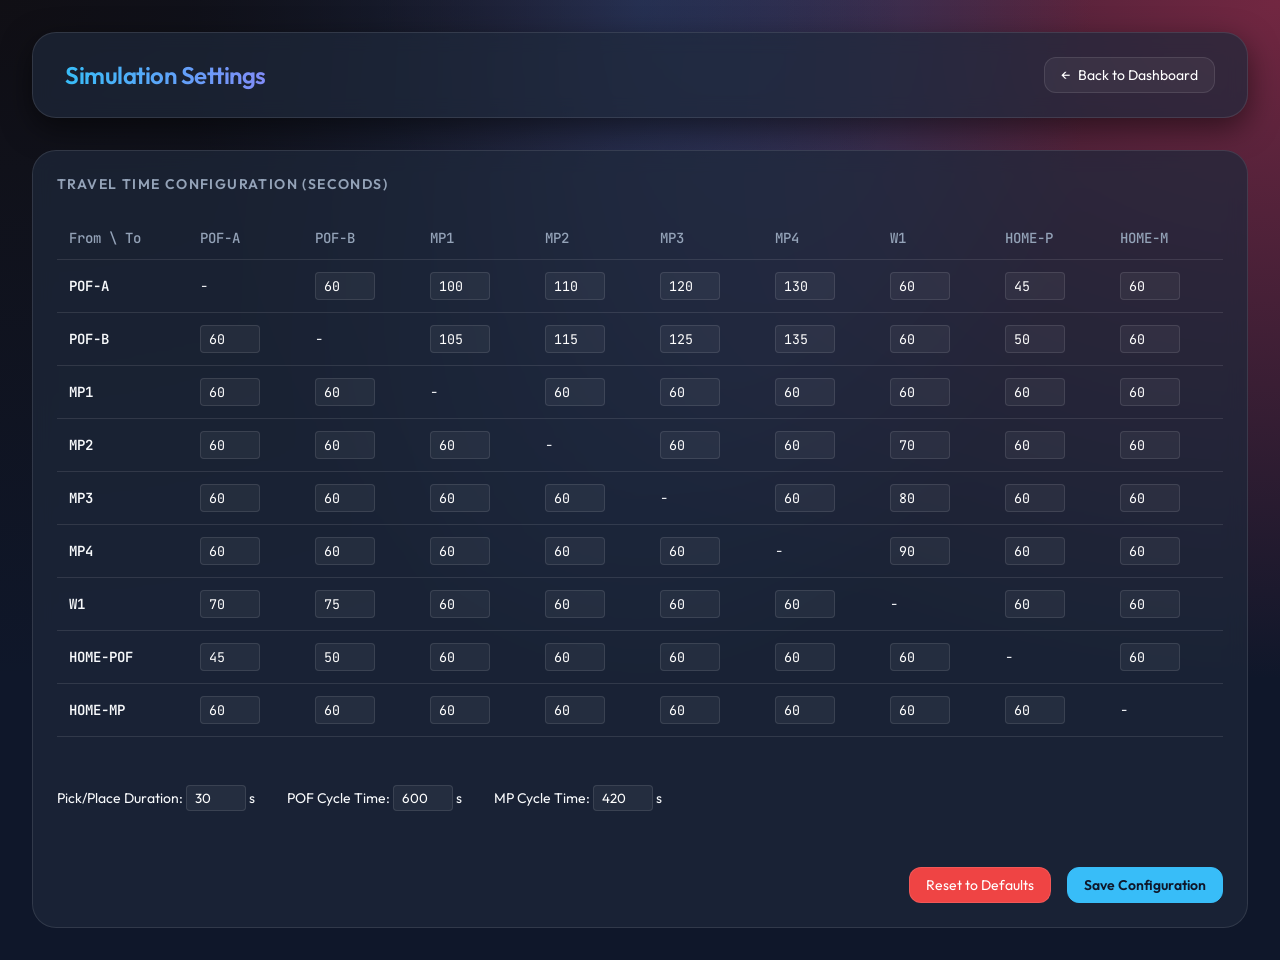
==== config.html @ b71bfe42 "update MP-HOME logic, add graph also exporting data feature" ====
<!DOCTYPE html>
<html lang="en">

<head>
    <meta charset="UTF-8">
    <meta name="viewport" content="width=device-width, initial-scale=1.0">
    <title>AMR Simulation Configuration</title>
    <link rel="preconnect" href="https://fonts.googleapis.com">
    <link rel="preconnect" href="https://fonts.gstatic.com" crossorigin>
    <link
        href="https://fonts.googleapis.com/css2?family=Outfit:wght@300;400;600&family=JetBrains+Mono:wght@400;600&display=swap"
        rel="stylesheet">
    <link rel="stylesheet" href="style.css">
</head>

<body>
    <header>
        <h1>Simulation Settings</h1>
        <div class="controls">
            <a href="index.html" class="nav-link"><span>←</span> Back to Dashboard</a>
        </div>
    </header>

    <div class="main-grid">
        <div class="panel config-panel">
            <div class="panel-title">Travel Time Configuration (Seconds)</div>
            <table id="config-table">
                <thead>
                    <tr>
                        <th>From \ To</th>
                        <th>POF-A</th>
                        <th>POF-B</th>
                        <th>MP1</th>
                        <th>MP2</th>
                        <th>MP3</th>
                        <th>MP4</th>
                        <th>W1</th>
                        <th>HOME-P</th>
                        <th>HOME-M</th>
                    </tr>
                </thead>
                <tbody></tbody>
            </table>
            <div style="margin-top: 1.5rem; display: flex; flex-wrap: wrap; gap: 2rem; font-size: 0.875rem;">
                <div>Pick/Place Duration: <input type="number" id="cfg-action-time" value="30"> s</div>
                <div>POF Cycle Time: <input type="number" id="cfg-pof-time" value="600"> s</div>
                <div>MP Cycle Time: <input type="number" id="cfg-mp-time" value="900"> s</div>
            </div>
            <div style="margin-top: 2rem; display: flex; justify-content: flex-end; gap: 1rem;">
                <button id="btn-reset" style="background: var(--danger);">Reset to Defaults</button>
                <button id="btn-save" class="active">Save Configuration</button>
            </div>
        </div>
    </div>

    <script>
        const DEFAULTS = {
            actionTime: 30,
            pofCycleTime: 600,
            mpCycleTime: 420,//7 min
            travelTimes: {
                'HOME-POF': { 'POF-A': 45, 'POF-B': 50 },
                'POF-A': { 'MP1': 100, 'MP2': 110, 'MP3': 120, 'MP4': 130, 'HOME-POF': 45 },
                'POF-B': { 'MP1': 105, 'MP2': 115, 'MP3': 125, 'MP4': 135, 'HOME-POF': 50 },
                'MP1': { 'W1': 60 }, 'MP2': { 'W1': 70 }, 'MP3': { 'W1': 80 }, 'MP4': { 'W1': 90 },
                'W1': { 'POF-A': 70, 'POF-B': 75 }
            }
        };

        let config = JSON.parse(localStorage.getItem('amr_sim_config')) || JSON.parse(JSON.stringify(DEFAULTS));

        function initConfigTable() {
            const tbody = document.querySelector('#config-table tbody');
            const stations = ['POF-A', 'POF-B', 'MP1', 'MP2', 'MP3', 'MP4', 'W1', 'HOME-POF', 'HOME-MP'];
            tbody.innerHTML = '';
            stations.forEach(from => {
                const tr = document.createElement('tr');
                tr.innerHTML = `<td style="font-weight: 600;">${from}</td>` + stations.map(to => {
                    if (from === to) return `<td>-</td>`;
                    const val = (config.travelTimes[from] && config.travelTimes[from][to]) || 60;
                    if (!config.travelTimes[from]) config.travelTimes[from] = {};
                    config.travelTimes[from][to] = val;
                    return `<td><input type="number" data-from="${from}" data-to="${to}" value="${val}"></td>`;
                }).join('');
                tbody.appendChild(tr);
            });

            document.getElementById('cfg-action-time').value = config.actionTime;
            document.getElementById('cfg-pof-time').value = config.pofCycleTime;
            document.getElementById('cfg-mp-time').value = config.mpCycleTime;
        }

        function saveConfig() {
            const inputs = document.querySelectorAll('#config-table input');
            inputs.forEach(input => {
                const { from, to } = input.dataset;
                if (!config.travelTimes[from]) config.travelTimes[from] = {};
                config.travelTimes[from][to] = parseInt(input.value);
            });

            config.actionTime = parseInt(document.getElementById('cfg-action-time').value);
            config.pofCycleTime = parseInt(document.getElementById('cfg-pof-time').value);
            config.mpCycleTime = parseInt(document.getElementById('cfg-mp-time').value);

            localStorage.setItem('amr_sim_config', JSON.stringify(config));
            alert('Configuration saved successfully!');
        }

        function resetDefaults() {
            if (confirm('Are you sure you want to reset all settings to defaults?')) {
                config = JSON.parse(JSON.stringify(DEFAULTS));
                initConfigTable();
                localStorage.setItem('amr_sim_config', JSON.stringify(config));
            }
        }

        window.onload = () => {
            initConfigTable();
            document.getElementById('btn-save').onclick = saveConfig;
            document.getElementById('btn-reset').onclick = resetDefaults;
        };
    </script>
</body>

</html>
---- style.css ----
:root {
    --bg-color: #0f172a;
    --card-bg: rgba(30, 41, 59, 0.7);
    --accent-blue: #38bdf8;
    --accent-purple: #818cf8;
    --text-primary: #f8fafc;
    --text-secondary: #94a3b8;
    --success: #10b981;
    --warning: #f59e0b;
    --danger: #ef4444;
    --border: rgba(255, 255, 255, 0.1);
    --trolley-empty: #64748b;
    --trolley-full: #38bdf8;
    --accent-red: #ef4444;
}

* {
    box-sizing: border-box;
    margin: 0;
    padding: 0;
    user-select: none;
}

body {
    font-family: 'Outfit', sans-serif;
    background: var(--bg-color);
    background-image:
        radial-gradient(at 0% 0%, hsla(253, 16%, 7%, 1) 0, transparent 50%),
        radial-gradient(at 50% 0%, hsla(225, 39%, 30%, 1) 0, transparent 50%),
        radial-gradient(at 100% 0%, hsla(339, 49%, 30%, 1) 0, transparent 50%);
    color: var(--text-primary);
    min-height: 100vh;
    padding: 2rem;
    display: flex;
    flex-direction: column;
    gap: 2rem;
    overflow-x: hidden;
}

header {
    display: flex;
    justify-content: space-between;
    align-items: center;
    backdrop-filter: blur(10px);
    background: var(--card-bg);
    padding: 1.5rem 2rem;
    border-radius: 1.5rem;
    border: 1px solid var(--border);
    box-shadow: 0 10px 30px rgba(0, 0, 0, 0.5);
}

h1 {
    font-size: 1.5rem;
    font-weight: 600;
    letter-spacing: -0.02em;
    background: linear-gradient(90deg, #38bdf8, #818cf8);
    -webkit-background-clip: text;
    -webkit-text-fill-color: transparent;
}

.controls {
    display: flex;
    gap: 1rem;
    align-items: center;
}

button, .nav-link {
    background: rgba(255, 255, 255, 0.05);
    border: 1px solid var(--border);
    color: white;
    padding: 0.5rem 1rem;
    border-radius: 0.75rem;
    cursor: pointer;
    transition: all 0.2s;
    font-family: inherit;
    display: flex;
    align-items: center;
    gap: 0.5rem;
    text-decoration: none;
    font-size: 0.875rem;
}

button:hover, .nav-link:hover {
    background: rgba(255, 255, 255, 0.1);
    transform: translateY(-2px);
}

button.active {
    background: var(--accent-blue);
    border-color: var(--accent-blue);
    color: var(--bg-color);
    font-weight: 600;
}

.main-grid {
    display: grid;
    grid-template-columns: 1fr 1fr 1fr;
    gap: 2rem;
}

.panel {
    background: var(--card-bg);
    backdrop-filter: blur(10px);
    border: 1px solid var(--border);
    border-radius: 1.5rem;
    padding: 1.5rem;
    display: flex;
    flex-direction: column;
    gap: 1.5rem;
}

.panel-title {
    font-size: 0.875rem;
    font-weight: 600;
    color: var(--text-secondary);
    text-transform: uppercase;
    letter-spacing: 0.1em;
}

.station-grid {
    display: flex;
    gap: 1.5rem;
    flex-wrap: wrap;
    justify-content: center;
}

.station-container {
    position: relative;
    width: 100px;
    height: 120px;
    display: flex;
    flex-direction: column;
    align-items: center;
    gap: 0.5rem;
}

.station-box {
    width: 80px;
    height: 80px;
    border: 2px dashed var(--border);
    border-radius: 1rem;
    display: flex;
    align-items: center;
    justify-content: center;
    position: relative;
    transition: all 0.3s;
}

.station-box.has-trolley {
    border-style: solid;
    background: rgba(255, 255, 255, 0.03);
}

.trolley {
    width: 40px;
    height: 40px;
    border-radius: 50%;
    display: flex;
    align-items: center;
    justify-content: center;
    transition: all 0.3s;
    box-shadow: 0 0 20px rgba(0, 0, 0, 0.3);
    position: relative;
}

.trolley.empty {
    background: var(--trolley-empty);
}

.trolley.full {
    background: var(--trolley-full);
}

.status-badge {
    position: absolute;
    top: -8px;
    right: -8px;
    background: #1e293b;
    border: 1px solid var(--border);
    border-radius: 50%;
    width: 24px;
    height: 24px;
    display: flex;
    align-items: center;
    justify-content: center;
    font-size: 0.75rem;
    font-family: 'JetBrains Mono', monospace;
    z-index: 5;
}

.indicator {
    position: absolute;
    width: 100%;
    height: 100%;
    border-radius: 1rem;
    border: 2px solid transparent;
    pointer-events: none;
    z-index: 1;
}

.indicator.consuming {
    border-color: var(--warning);
    animation: pulse-ring 2s infinite;
}

.indicator.refilling {
    border-color: var(--accent-purple);
    animation: pulse-ring 2s infinite;
}

@keyframes pulse-ring {
    0% {
        transform: scale(0.95);
        opacity: 0.7;
    }

    50% {
        transform: scale(1.1);
        opacity: 0.3;
    }

    100% {
        transform: scale(0.95);
        opacity: 0.7;
    }
}

.progress-bar {
    position: absolute;
    bottom: -5px;
    left: 10%;
    width: 80%;
    height: 4px;
    background: rgba(255, 255, 255, 0.1);
    border-radius: 2px;
    overflow: hidden;
    display: none;
    z-index: 2;
}

.progress-fill {
    height: 100%;
    width: 0%;
    background: var(--accent-blue);
    transition: width 0.1s linear;
}

.amr-icon {
    position: absolute;
    width: 50px;
    height: 50px;
    background: var(--text-primary);
    color: var(--bg-color);
    border-radius: 12px;
    display: flex;
    align-items: center;
    justify-content: center;
    font-family: 'JetBrains Mono', monospace;
    font-weight: 800;
    box-shadow: 0 5px 15px rgba(0, 0, 0, 0.4);
    z-index: 100;
    transition: all 0.5s ease-in-out;
    pointer-events: none;
}

.amr-icon.amr1 {
    background: var(--accent-blue);
}

.amr-icon.amr2 {
    background: var(--accent-red);
}

.market-place {
    grid-column: span 3;
}

.status-panel {
    display: grid;
    grid-template-columns: 1fr 1fr;
    gap: 2rem;
}

.amr-status-card {
    background: rgba(255, 255, 255, 0.03);
    border-radius: 1rem;
    padding: 1rem;
    display: flex;
    flex-direction: column;
    gap: 0.5rem;
}

.amr-status-header {
    display: flex;
    justify-content: space-between;
    align-items: center;
}

.amr-name {
    font-weight: 600;
    font-size: 1.125rem;
}

.amr-location {
    font-family: 'JetBrains Mono', monospace;
    color: var(--accent-blue);
    font-size: 0.875rem;
}

#status-amr2 .amr-location {
    color: var(--accent-red);
}

.amr-state-text {
    font-size: 0.875rem;
    color: var(--text-secondary);
}

.config-panel, .graph-panel {
    grid-column: span 3;
}

table {
    width: 100%;
    border-collapse: collapse;
    font-family: 'JetBrains Mono', monospace;
    font-size: 0.875rem;
}

th,
td {
    text-align: left;
    padding: 0.75rem;
    border-bottom: 1px solid var(--border);
}

th {
    color: var(--text-secondary);
    font-weight: 500;
}

input {
    background: rgba(255, 255, 255, 0.05);
    border: 1px solid var(--border);
    color: white;
    padding: 0.25rem 0.5rem;
    border-radius: 0.25rem;
    width: 60px;
    font-family: inherit;
}

.hidden {
    display: none !important;
}

#transition-layer {
    position: absolute;
    top: 0;
    left: 0;
    width: 100%;
    height: 100%;
    pointer-events: none;
    z-index: 50;
}

.transition-path {
    stroke: var(--accent-blue);
    stroke-width: 3;
    stroke-dasharray: 10, 10;
    fill: none;
    animation: march 1s linear infinite, blink 1.5s ease-in-out infinite;
}

.transition-path.amr2 {
    stroke: var(--accent-red);
}

@keyframes march {
    from {
        stroke-dashoffset: 20;
    }

    to {
        stroke-dashoffset: 0;
    }
}

@keyframes blink {

    0%,
    100% {
        opacity: 0.3;
    }

    50% {
        opacity: 0.9;
    }
}

.transition-label-bg {
    fill: var(--bg-color);
    stroke: var(--accent-blue);
    stroke-width: 1;
}

.transition-label-text {
    fill: var(--accent-blue);
    font-family: 'JetBrains Mono', monospace;
    font-size: 12px;
    font-weight: bold;
    text-anchor: middle;
    dominant-baseline: middle;
}

.transition-label-bg.amr1 {
    fill: var(--accent-blue);
    stroke: white;
}

.transition-label-bg.amr2 {
    fill: var(--accent-red);
    stroke: white;
}

.transition-label-text.amr-dark {
    fill: var(--bg-color);
}

canvas {
    width: 100%;
    height: 300px;
    background: rgba(0, 0, 0, 0.2);
    border-radius: 1rem;
    cursor: crosshair;
}

@media (max-width: 1024px) {
    .main-grid {
        grid-template-columns: 1fr;
    }

    .market-place {
        grid-column: span 1;
    }

    .config-panel, .graph-panel {
        grid-column: span 1;
    }

    .status-panel {
        grid-template-columns: 1fr;
    }
}
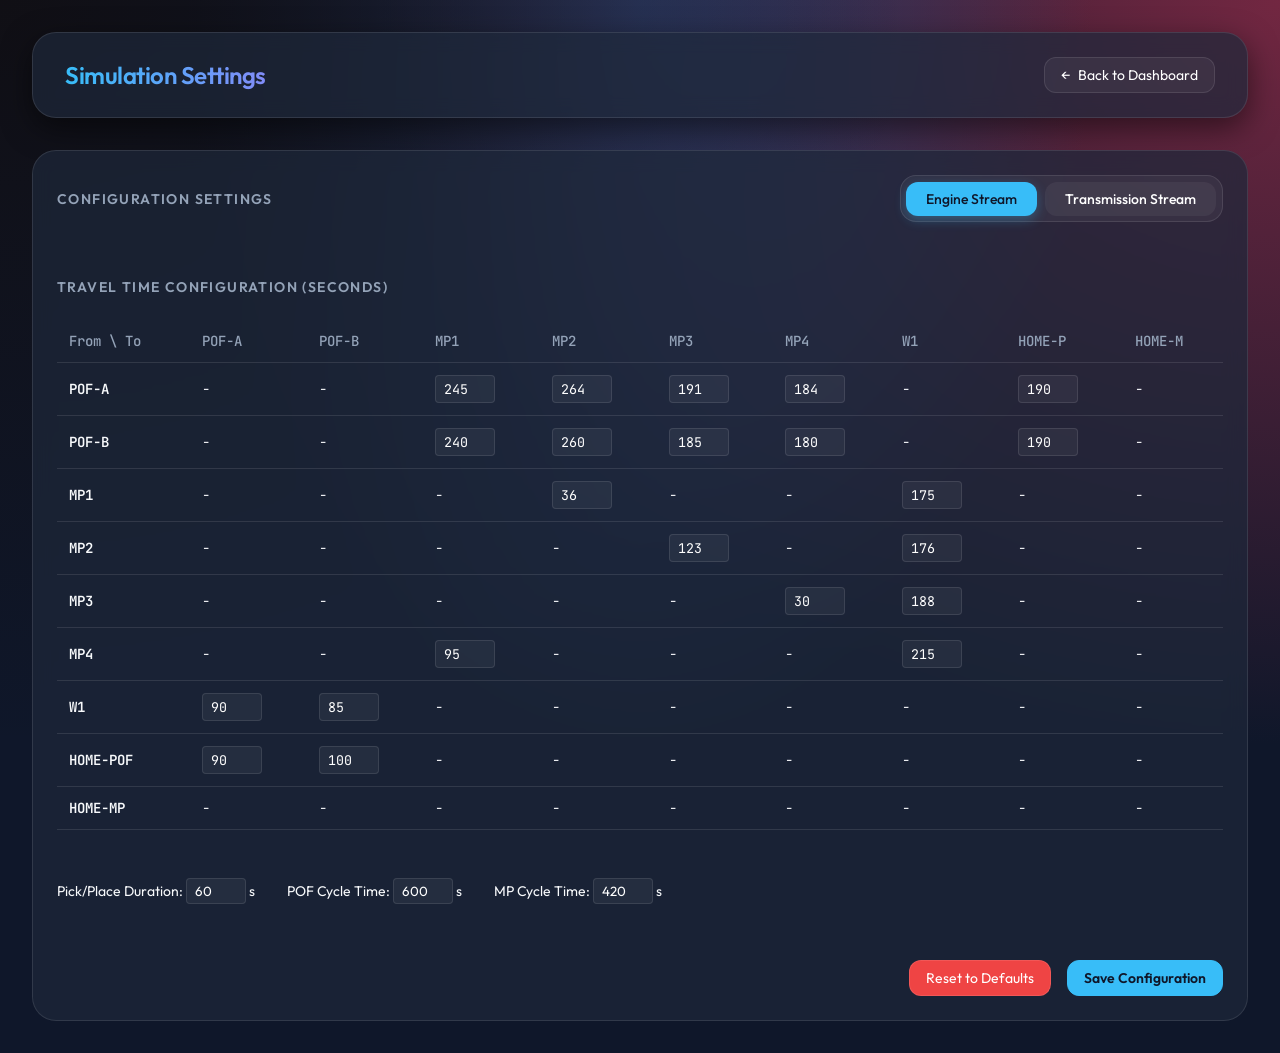
==== commit 8ace55e6: "add 2 stream config" ====
--- a/config.html
+++ b/config.html
@@ -23,7 +23,14 @@
 
     <div class="main-grid">
         <div class="panel config-panel">
-            <div class="panel-title">Travel Time Configuration (Seconds)</div>
+            <div style="display: flex; justify-content: space-between; align-items: center; margin-bottom: 1rem;">
+                <div class="panel-title">Configuration Settings</div>
+                <div class="stream-editor-toggle">
+                    <button id="btn-edit-engine">Engine Stream</button>
+                    <button id="btn-edit-transmission">Transmission Stream</button>
+                </div>
+            </div>
+            <div class="panel-title" style="margin-top: 1rem;">Travel Time Configuration (Seconds)</div>
             <table id="config-table">
                 <thead>
                     <tr>
@@ -54,22 +61,54 @@
     </div>
 
     <script>
+        const ENGINE_TRAVEL_TIMES = {
+            'HOME-POF': { 'POF-A': 90, 'POF-B': 100 },
+            'POF-A': { 'MP1': 245, 'MP2': 264, 'MP3': 191, 'MP4': 184, 'HOME-POF': 190 },
+            'POF-B': { 'MP1': 240, 'MP2': 260, 'MP3': 185, 'MP4': 180, 'HOME-POF': 190 },
+            'MP1': { 'W1': 175, 'MP2': 36 },
+            'MP2': { 'W1': 176, 'MP3': 123 },
+            'MP3': { 'W1': 188, 'MP4': 30 },
+            'MP4': { 'W1': 215, 'MP1': 95 },
+            'W1': { 'POF-A': 90, 'POF-B': 85 }
+        };
+
+        const TRANS_TRAVEL_TIMES = {
+            'HOME-POF': { 'POF-A': 60, 'POF-B': 60 },
+            'POF-A': { 'MP1': 237, 'MP2': 246, 'MP3': 246, 'MP4': 250, 'HOME-POF': 75 },
+            'POF-B': { 'MP1': 232, 'MP2': 240, 'MP3': 240, 'MP4': 245, 'HOME-POF': 75 },
+            'MP1': { 'W1': 334, 'MP2': 22 },
+            'MP2': { 'W1': 343, 'MP3': 123 },
+            'MP3': { 'W1': 246, 'MP4': 30 },
+            'MP4': { 'W1': 371, 'MP1': 95 },
+            'W1': { 'POF-A': 70, 'POF-B': 75 }
+        };
+
         const DEFAULTS = {
-            actionTime: 30,
-            pofCycleTime: 600,
-            mpCycleTime: 420,//7 min
-            travelTimes: {
-                'HOME-POF': { 'POF-A': 45, 'POF-B': 50 },
-                'POF-A': { 'MP1': 100, 'MP2': 110, 'MP3': 120, 'MP4': 130, 'HOME-POF': 45 },
-                'POF-B': { 'MP1': 105, 'MP2': 115, 'MP3': 125, 'MP4': 135, 'HOME-POF': 50 },
-                'MP1': { 'W1': 60 }, 'MP2': { 'W1': 70 }, 'MP3': { 'W1': 80 }, 'MP4': { 'W1': 90 },
-                'W1': { 'POF-A': 70, 'POF-B': 75 }
+            engine: {
+                actionTime: 60,
+                pofCycleTime: 600,
+                mpCycleTime: 420,
+                travelTimes: JSON.parse(JSON.stringify(ENGINE_TRAVEL_TIMES))
+            },
+            transmission: {
+                actionTime: 60,
+                pofCycleTime: 600,
+                mpCycleTime: 420,
+                travelTimes: JSON.parse(JSON.stringify(TRANS_TRAVEL_TIMES))
             }
         };
 
-        let config = JSON.parse(localStorage.getItem('amr_sim_config')) || JSON.parse(JSON.stringify(DEFAULTS));
+        let currentEditingStream = 'engine';
+        let configs = {
+            engine: JSON.parse(localStorage.getItem('amr_sim_config_engine')) ||
+                JSON.parse(localStorage.getItem('amr_sim_config')) ||
+                JSON.parse(JSON.stringify(DEFAULTS.engine)),
+            transmission: JSON.parse(localStorage.getItem('amr_sim_config_transmission')) ||
+                JSON.parse(JSON.stringify(DEFAULTS.transmission))
+        };
 
         function initConfigTable() {
+            const config = configs[currentEditingStream];
             const tbody = document.querySelector('#config-table tbody');
             const stations = ['POF-A', 'POF-B', 'MP1', 'MP2', 'MP3', 'MP4', 'W1', 'HOME-POF', 'HOME-MP'];
             tbody.innerHTML = '';
@@ -77,9 +116,13 @@
                 const tr = document.createElement('tr');
                 tr.innerHTML = `<td style="font-weight: 600;">${from}</td>` + stations.map(to => {
                     if (from === to) return `<td>-</td>`;
-                    const val = (config.travelTimes[from] && config.travelTimes[from][to]) || 60;
+                    const val = (config.travelTimes[from] && config.travelTimes[from][to]) || null;
                     if (!config.travelTimes[from]) config.travelTimes[from] = {};
-                    config.travelTimes[from][to] = val;
+                    if (val === null) {
+                        return `<td>-</td>`;
+                    } else {
+                        config.travelTimes[from][to] = val;
+                    }
                     return `<td><input type="number" data-from="${from}" data-to="${to}" value="${val}"></td>`;
                 }).join('');
                 tbody.appendChild(tr);
@@ -88,9 +131,14 @@
             document.getElementById('cfg-action-time').value = config.actionTime;
             document.getElementById('cfg-pof-time').value = config.pofCycleTime;
             document.getElementById('cfg-mp-time').value = config.mpCycleTime;
+
+            // Update tab UI
+            document.getElementById('btn-edit-engine').classList.toggle('active', currentEditingStream === 'engine');
+            document.getElementById('btn-edit-transmission').classList.toggle('active', currentEditingStream === 'transmission');
         }
 
-        function saveConfig() {
+        function saveCurrentInputs() {
+            const config = configs[currentEditingStream];
             const inputs = document.querySelectorAll('#config-table input');
             inputs.forEach(input => {
                 const { from, to } = input.dataset;
@@ -101,16 +149,19 @@
             config.actionTime = parseInt(document.getElementById('cfg-action-time').value);
             config.pofCycleTime = parseInt(document.getElementById('cfg-pof-time').value);
             config.mpCycleTime = parseInt(document.getElementById('cfg-mp-time').value);
+        }
 
-            localStorage.setItem('amr_sim_config', JSON.stringify(config));
-            alert('Configuration saved successfully!');
+        function saveConfig() {
+            saveCurrentInputs();
+            localStorage.setItem(`amr_sim_config_${currentEditingStream}`, JSON.stringify(configs[currentEditingStream]));
+            alert(`${currentEditingStream.charAt(0).toUpperCase() + currentEditingStream.slice(1)} configuration saved!`);
         }
 
         function resetDefaults() {
-            if (confirm('Are you sure you want to reset all settings to defaults?')) {
-                config = JSON.parse(JSON.stringify(DEFAULTS));
+            if (confirm(`Are you sure you want to reset ${currentEditingStream} settings to defaults?`)) {
+                configs[currentEditingStream] = JSON.parse(JSON.stringify(DEFAULTS[currentEditingStream]));
                 initConfigTable();
-                localStorage.setItem('amr_sim_config', JSON.stringify(config));
+                localStorage.setItem(`amr_sim_config_${currentEditingStream}`, JSON.stringify(configs[currentEditingStream]));
             }
         }
 
@@ -118,6 +169,17 @@
             initConfigTable();
             document.getElementById('btn-save').onclick = saveConfig;
             document.getElementById('btn-reset').onclick = resetDefaults;
+
+            document.getElementById('btn-edit-engine').onclick = () => {
+                saveCurrentInputs();
+                currentEditingStream = 'engine';
+                initConfigTable();
+            };
+            document.getElementById('btn-edit-transmission').onclick = () => {
+                saveCurrentInputs();
+                currentEditingStream = 'transmission';
+                initConfigTable();
+            };
         };
     </script>
 </body>
--- a/style.css
+++ b/style.css
@@ -64,7 +64,8 @@
     align-items: center;
 }
 
-button, .nav-link {
+button,
+.nav-link {
     background: rgba(255, 255, 255, 0.05);
     border: 1px solid var(--border);
     color: white;
@@ -80,7 +81,8 @@
     font-size: 0.875rem;
 }
 
-button:hover, .nav-link:hover {
+button:hover,
+.nav-link:hover {
     background: rgba(255, 255, 255, 0.1);
     transform: translateY(-2px);
 }
@@ -90,6 +92,56 @@
     border-color: var(--accent-blue);
     color: var(--bg-color);
     font-weight: 600;
+}
+
+#stream-selector {
+    background: rgba(255, 255, 255, 0.05);
+    color: var(--text-primary);
+    border: 1px solid var(--border);
+    padding: 0.5rem 1rem;
+    border-radius: 0.75rem;
+    font-family: inherit;
+    font-size: 0.875rem;
+    cursor: pointer;
+    transition: all 0.2s;
+    outline: none;
+    appearance: none;
+    -webkit-appearance: none;
+    background-image: url("data:image/svg+xml,%3Csvg xmlns='http://www.w3.org/2000/svg' width='16' height='16' fill='white' viewBox='0 0 16 16'%3E%3Cpath d='M7.247 11.14 2.451 5.658C1.885 5.013 2.345 4 3.204 4h9.592a1 1 0 0 1 .753 1.659l-4.796 5.48a1 1 0 0 1-1.506 0z'/%3E%3C/svg%3E");
+    background-repeat: no-repeat;
+    background-position: calc(100% - 1rem) center;
+    padding-right: 2.5rem;
+}
+
+#stream-selector:hover {
+    background-color: rgba(255, 255, 255, 0.1);
+}
+
+#stream-selector option {
+    background: var(--bg-color);
+    color: var(--text-primary);
+}
+
+.stream-editor-toggle {
+    display: flex;
+    gap: 0.5rem;
+    background: rgba(255, 255, 255, 0.05);
+    padding: 0.35rem;
+    border-radius: 1rem;
+    border: 1px solid var(--border);
+}
+
+.stream-editor-toggle button {
+    border: none;
+    padding: 0.5rem 1.25rem;
+    border-radius: 0.75rem;
+    font-weight: 500;
+}
+
+.stream-editor-toggle button.active {
+    background: var(--accent-blue);
+    color: var(--bg-color);
+    box-shadow: 0 4px 12px rgba(56, 189, 248, 0.3);
 }
 
 .main-grid {
@@ -271,6 +323,117 @@
     background: var(--accent-red);
 }
 
+/* Simulation Map Layout */
+.simulation-map {
+    position: relative;
+    grid-column: span 3;
+    background: rgba(255, 255, 255, 0.02);
+    border: 1px solid var(--border);
+    border-radius: 2rem;
+    height: 500px;
+    overflow: hidden;
+    background-image:
+        linear-gradient(rgba(255, 255, 255, 0.03) 1px, transparent 1px),
+        linear-gradient(90deg, rgba(255, 255, 255, 0.03) 1px, transparent 1px);
+    background-size: 50px 50px;
+}
+
+.map-label {
+    position: absolute;
+    font-size: 0.75rem;
+    color: var(--text-secondary);
+    font-weight: 600;
+    text-transform: uppercase;
+    letter-spacing: 0.05em;
+    pointer-events: none;
+}
+
+.map-zone {
+    position: absolute;
+    border: 1.5px dashed var(--border);
+    background: rgba(255, 255, 255, 0.01);
+    border-radius: 1rem;
+    pointer-events: none;
+    z-index: 0;
+}
+
+#zone-pof {
+    left: 3%;
+    top: 25%;
+    width: 20%;
+    height: 25%;
+}
+
+#zone-mp {
+    left: 63%;
+    top: 20%;
+    width: 35%;
+    height: 50%;
+}
+
+.station-container {
+    position: absolute;
+    width: 100px;
+    height: 100px;
+    display: flex;
+    flex-direction: column;
+    align-items: center;
+    gap: 0.25rem;
+    transition: all 0.5s ease;
+}
+
+.station-container .station-box {
+    width: 80px;
+    height: 60px;
+}
+
+/* Coordinates based on reference image */
+#station-POF-A {
+    left: 5%;
+    top: 30%;
+}
+
+#station-POF-B {
+    left: 15%;
+    top: 30%;
+}
+
+#station-W1 {
+    left: 35%;
+    top: 35%;
+}
+
+#station-HOME-POF {
+    left: 5%;
+    top: 65%;
+}
+
+#station-HOME-MP {
+    left: 77%;
+    top: 25%;
+}
+
+/* MP Cluster (Staggered) */
+#station-MP1 {
+    left: 65%;
+    top: 35%;
+}
+
+#station-MP2 {
+    left: 70%;
+    top: 50%;
+}
+
+#station-MP3 {
+    left: 85%;
+    top: 35%;
+}
+
+#station-MP4 {
+    left: 90%;
+    top: 50%;
+}
+
 .market-place {
     grid-column: span 3;
 }
@@ -316,7 +479,8 @@
     color: var(--text-secondary);
 }
 
-.config-panel, .graph-panel {
+.config-panel,
+.graph-panel {
     grid-column: span 3;
 }
 
@@ -443,11 +607,12 @@
         grid-column: span 1;
     }
 
-    .config-panel, .graph-panel {
+    .config-panel,
+    .graph-panel {
         grid-column: span 1;
     }
 
     .status-panel {
         grid-template-columns: 1fr;
     }
-}
+}
